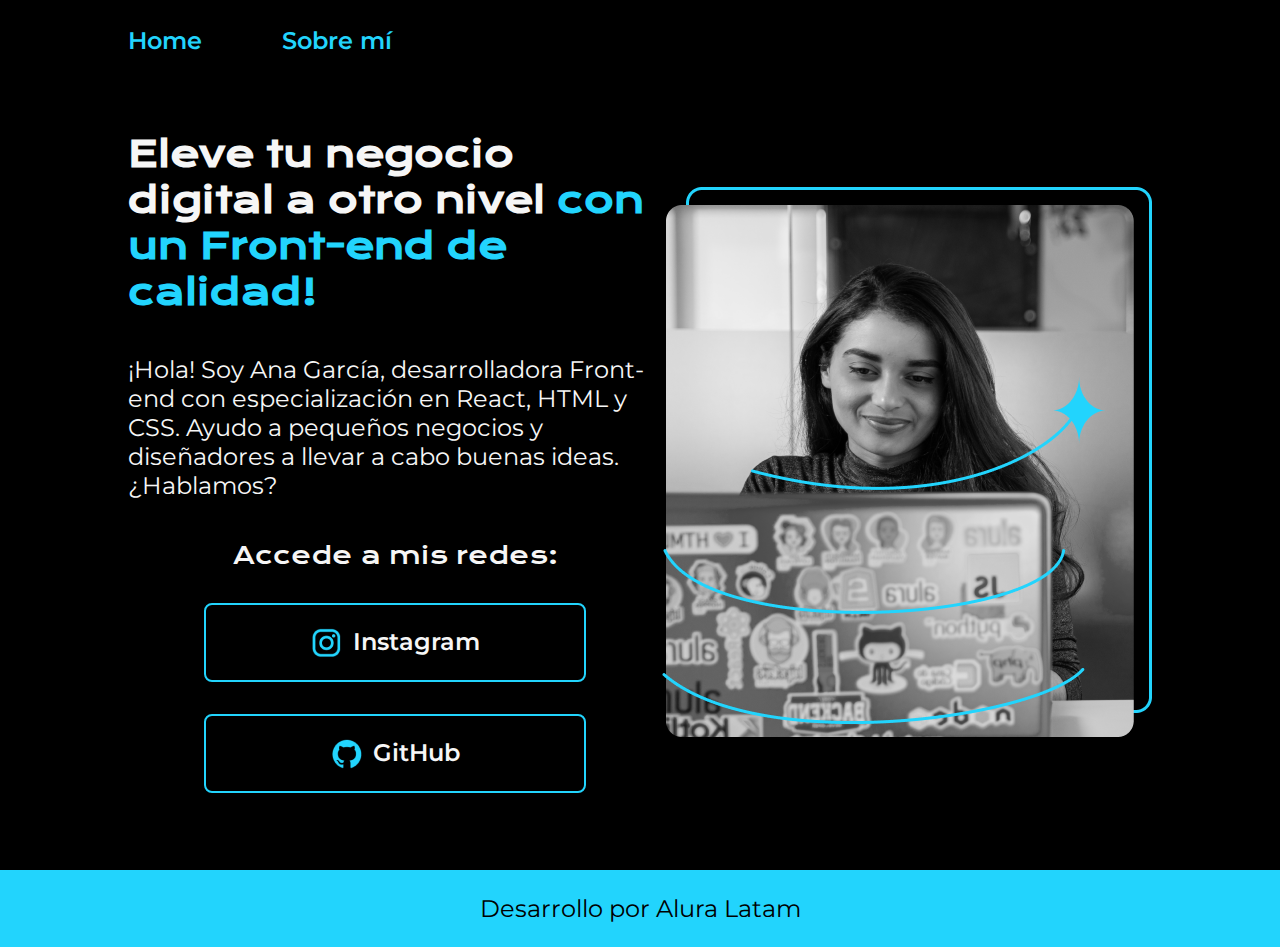
==== index.html @ 84f864ad "first commit" ====
<!DOCTYPE html>
<html lang="en">
<head>
    <meta charset="UTF-8">
    <meta name="viewport" content="width=device-width, initial-scale=1.0">
    <title>Portafolio</title>
    <link rel="stylesheet" href="styles/styles.css">
</head>
<body>
    <header class="header">
        <nav class="header__menu">
            <a class="header__menu__link" href="index.html">Home</a>
            <a class="header__menu__link" href="about.html">Sobre mí</a>
        </nav>
    </header>
    <main class="presentacion">
        <section class="presentacion__contenido">
            <h1 class="presentacion__contenido__titulo">Eleve tu negocio digital a otro nivel <strong class="titulo-destaque">con un Front-end de calidad!</strong> </h1>
            <p class="presentacion__contenido__texto">
                ¡Hola! Soy Ana García, desarrolladora Front-end con especialización en React, HTML y CSS. Ayudo a pequeños negocios y diseñadores a llevar a cabo buenas ideas. ¿Hablamos?
            </p>
            <div class="presentacion__enlaces">
                <h2 class="presentacion__enlaces__subtitulo">Accede a mis redes:</h2>
                <a class="presentacion__enlaces__link" href="https://www.instagram.com/">
                    <img src="assets/instagram.png" alt="Logo de Instagram"></img>Instagram
                </a> 
                <a class="presentacion__enlaces__link" href="https://www.github.com/">
                    <img src="assets/github.png" alt="Logo de GitHub"></img>GitHub
                </a>                    
            </div>
        </section>
        <img src="assets/Imagen.png" alt="Imagen de Ana García trabajando"></img>
    </main>
    <footer class="footer">
        <p>Desarrollo por Alura Latam</p>
    </footer>
</body>
</html>
---- styles/styles.css ----
@import url('https://fonts.googleapis.com/css2?family=Krona+One&display=swap');
@import url('https://fonts.googleapis.com/css2?family=Montserrat:ital,wght@0,100..900;1,100..900&display=swap');

:root{
    --color-primario: #000000;
    --color-secundario: #f6f6f6;
    --color-terciario: #22D4FD;
    --color-enlaces-hover: #272727;
    --color-menu-hover: #007bff;

    --fuente-monserrat: 'Montserrat', sans-serif;
    --fuente-krona: 'Krona One', sans-serif;
}

* {
    padding: 0;
    margin:0;
}

body{
    box-sizing: border-box;
    background-color: var(--color-primario);
    color: var(--color-secundario);
}

.header{
    padding: 2% 0% 0% 10%; /* top, right, botton, left*/
}

.header__menu {
    display: flex;
    gap :80px;
}

.header__menu__link {
    font-family: var(--fuente-monserrat);
    font-size: 24px;
    font-weight: 600;
    color: var(--color-terciario);
    text-decoration: none;
}

.header__menu__link:hover {
    color: var(--color-menu-hover);
}

.titulo-destaque {
    color: var(--color-terciario); ;
}

.presentacion {
    padding: 6% 10%;
    display: flex;
    align-items: center;
    justify-content: space-between;
}

.presentacion__contenido{
    width: 615px;
    display: flex;
    flex-direction: column;
    gap: 40px;
}

.presentacion__contenido__titulo{
    font-size: 36px;
    font-family: var(--fuente-krona);
}

.presentacion__contenido__texto{
    font-size: 24px;
    font-family: var(--fuente-monserrat);
}

.presentacion__enlaces{
    display: flex;
    justify-content: space-between;
    flex-direction: column;
    align-items: center;
    gap: 32px;
}

.presentacion__enlaces__link{
    width: 378px;
    text-align: center;
    border-radius: 8px;
    font-size: 24px;
    font-weight: 600;
    padding: 21.5px 0;
    text-decoration: none;
    color: var(--color-secundario);
    font-family: var(--fuente-monserrat);
    border: 2px solid var(--color-terciario);
    display: flex;
    justify-content: center;
    gap: 10px;
}

.presentacion__enlaces__link:hover{
    background-color: var(--color-enlaces-hover);
}

.presentacion__enlaces__subtitulo{
    font-family: var(--fuente-krona);
    font-size: 24px; 
    font-weight: 400;
}

.footer{
    background-color: var(--color-terciario);
    padding: 24px;
    color: var(--color-primario);
    text-align: center;
    font-family: var(--fuente-monserrat);
    font-size: 24px;
    font-weight: 400;
}
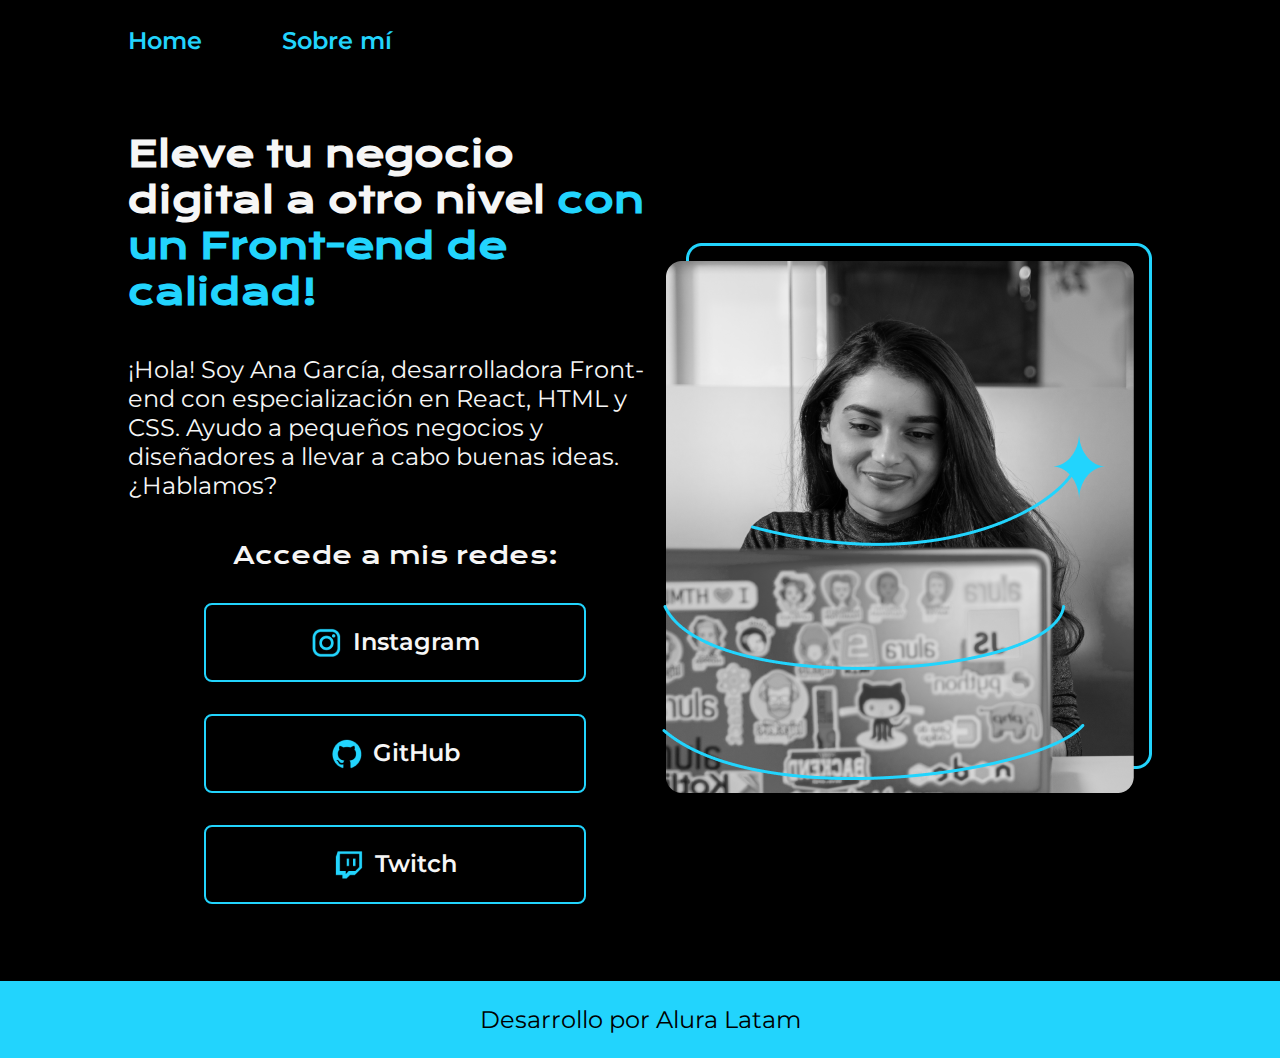
==== commit 2f777154: "Se crea un botom y se cambian las medidas del css por rem" ====
--- a/index.html
+++ b/index.html
@@ -26,6 +26,10 @@
                 </a> 
                 <a class="presentacion__enlaces__link" href="https://www.github.com/">
                     <img src="assets/github.png" alt="Logo de GitHub"></img>GitHub
+                </a>
+                <a class="presentacion__enlaces__link" href="https://twitch.tv/">
+                    <img src="./assets/twitch.png" alt="Logo de GitHub"></img>
+                    Twitch
                 </a>                    
             </div>
         </section>
--- a/styles/styles.css
+++ b/styles/styles.css
@@ -34,7 +34,7 @@
 
 .header__menu__link {
     font-family: var(--fuente-monserrat);
-    font-size: 24px;
+    font-size: 1.5rem;
     font-weight: 600;
     color: var(--color-terciario);
     text-decoration: none;
@@ -63,12 +63,12 @@
 }
 
 .presentacion__contenido__titulo{
-    font-size: 36px;
+    font-size: 2.25rem;
     font-family: var(--fuente-krona);
 }
 
 .presentacion__contenido__texto{
-    font-size: 24px;
+    font-size: 1.5rem;
     font-family: var(--fuente-monserrat);
 }
 
@@ -84,7 +84,7 @@
     width: 378px;
     text-align: center;
     border-radius: 8px;
-    font-size: 24px;
+    font-size: 1.5rem;
     font-weight: 600;
     padding: 21.5px 0;
     text-decoration: none;
@@ -102,7 +102,7 @@
 
 .presentacion__enlaces__subtitulo{
     font-family: var(--fuente-krona);
-    font-size: 24px; 
+    font-size: 1.5rem; 
     font-weight: 400;
 }
 
@@ -112,6 +112,6 @@
     color: var(--color-primario);
     text-align: center;
     font-family: var(--fuente-monserrat);
-    font-size: 24px;
+    font-size: 1.5rem;
     font-weight: 400;
 }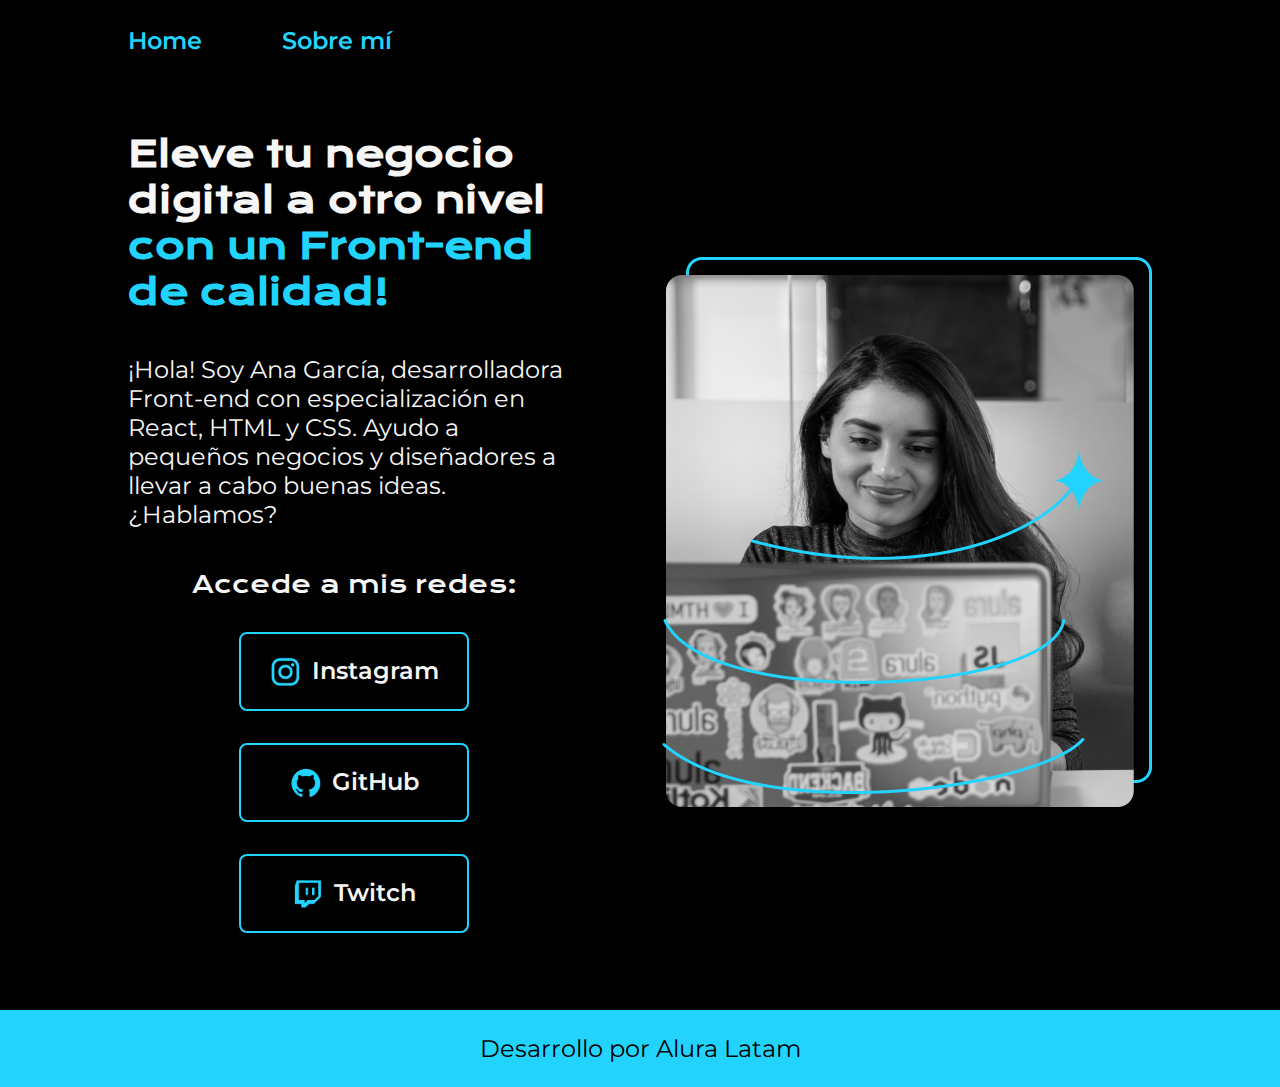
==== commit becbfbfa: "Cambio en las dimensiones de imagen" ====
--- a/index.html
+++ b/index.html
@@ -33,7 +33,7 @@
                 </a>                    
             </div>
         </section>
-        <img src="assets/Imagen.png" alt="Imagen de Ana García trabajando"></img>
+        <img class="presentacion__imagen" src="assets/Imagen.png" alt="Imagen de Ana García trabajando"></img>
     </main>
     <footer class="footer">
         <p>Desarrollo por Alura Latam</p>
--- a/styles/styles.css
+++ b/styles/styles.css
@@ -53,10 +53,11 @@
     display: flex;
     align-items: center;
     justify-content: space-between;
+    gap: 82px;
 }
 
 .presentacion__contenido{
-    width: 615px;
+    width: 50%;
     display: flex;
     flex-direction: column;
     gap: 40px;
@@ -81,7 +82,7 @@
 }
 
 .presentacion__enlaces__link{
-    width: 378px;
+    width: 50%;
     text-align: center;
     border-radius: 8px;
     font-size: 1.5rem;
@@ -114,4 +115,8 @@
     font-family: var(--fuente-monserrat);
     font-size: 1.5rem;
     font-weight: 400;
+}
+
+.presentacion__imagen{
+    width: 50%;
 }